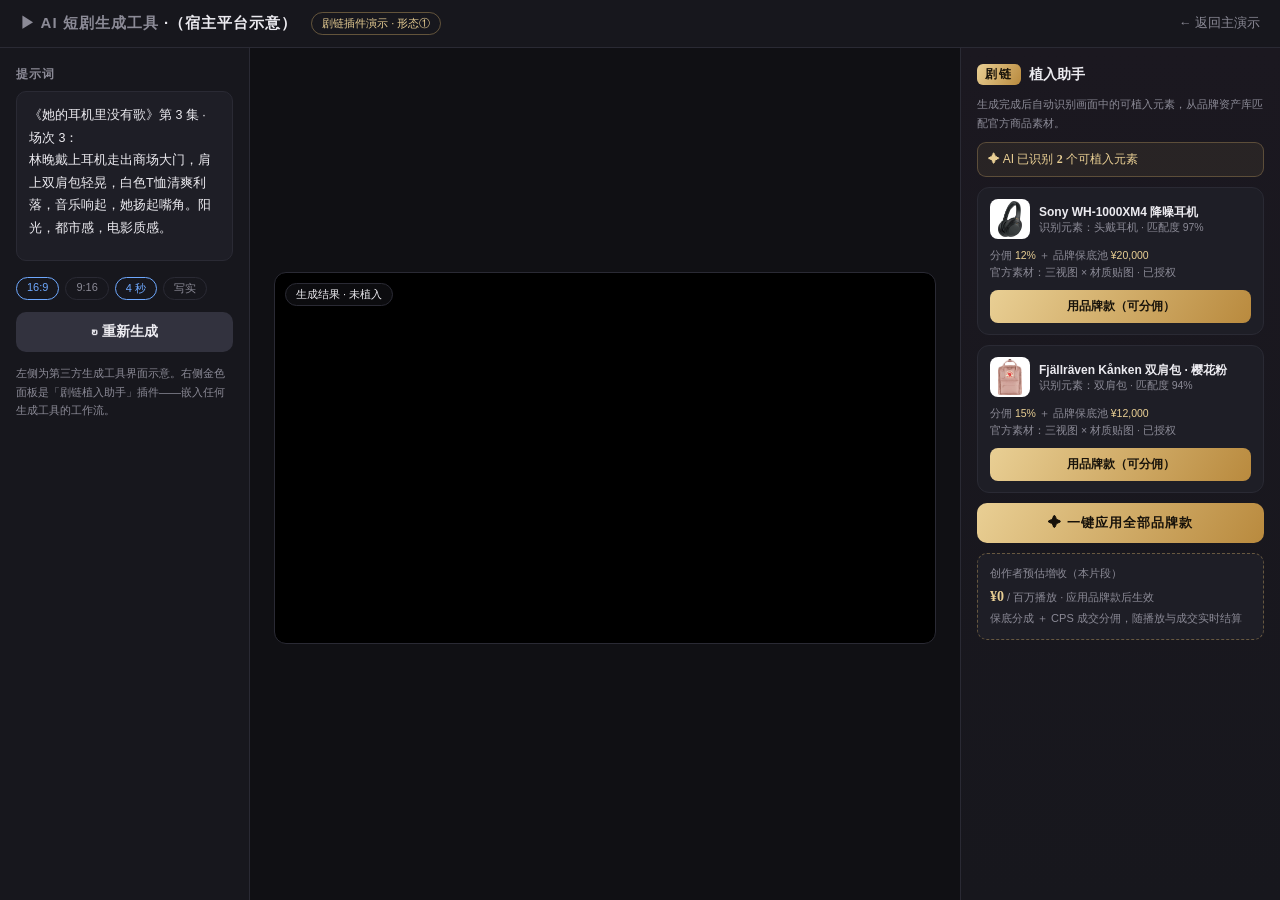
==== gen-plugin.html @ ca252df7 "新增两个插件形态demo：gen-plugin生成工具植入助手(识别→一键品牌款→分佣绑定)、studio-plugin承制方工作台(时间线一键植入+收益对比+44%)" ====
<!DOCTYPE html>
<html lang="zh-CN">
<head>
<meta charset="UTF-8">
<meta name="viewport" content="width=device-width, initial-scale=1.0">
<title>剧链植入助手 · 生成工具插件演示</title>
<style>
:root{--bg:#101014;--panel:#17171d;--panel2:#1e1e26;--line:#2a2a34;--ink:#ecebf0;--sub:#8b8a96;
  --gold:#d4b06a;--gold-hi:#e9cf94;--gold-deep:#b98a3e;--green:#8fd694;--blue:#6ea8fe;}
*{box-sizing:border-box;margin:0;padding:0;}
body{background:var(--bg);color:var(--ink);font-family:-apple-system,"PingFang SC","Hiragino Sans GB",sans-serif;
  min-height:100svh;display:flex;flex-direction:column;}
button{font-family:inherit;cursor:pointer;}

/* 顶栏：宿主工具壳 */
.topbar{display:flex;align-items:center;gap:14px;padding:12px 20px;border-bottom:1px solid var(--line);background:var(--panel);}
.host-logo{font-weight:700;font-size:15px;letter-spacing:1px;color:var(--sub);}
.host-logo b{color:var(--ink);}
.demo-chip{font-size:11px;color:var(--gold-hi);border:1px solid rgba(212,176,106,.4);border-radius:99px;padding:3px 10px;}
.topbar .sp{flex:1;}
.back{font-size:12.5px;color:var(--sub);text-decoration:none;}
.back:hover{color:var(--gold-hi);}

.main{flex:1;display:grid;grid-template-columns:250px 1fr 320px;gap:0;min-height:0;}

/* 左：提示词面板 */
.left{border-right:1px solid var(--line);padding:18px 16px;background:var(--panel);}
.left h4{font-size:12px;color:var(--sub);letter-spacing:1px;margin-bottom:8px;}
.prompt{width:100%;background:var(--panel2);border:1px solid var(--line);border-radius:10px;color:var(--ink);
  font-size:12.5px;line-height:1.8;padding:12px;height:170px;resize:none;font-family:inherit;}
.opts{display:flex;flex-wrap:wrap;gap:6px;margin:12px 0;}
.opt{font-size:11px;color:var(--sub);border:1px solid var(--line);border-radius:99px;padding:3px 10px;}
.opt.on{color:var(--blue);border-color:var(--blue);}
.gen-btn{width:100%;padding:11px;border:none;border-radius:10px;background:#32323e;color:var(--ink);
  font-size:13.5px;font-weight:600;}
.gen-btn:hover{background:#3b3b48;}
.left .note{font-size:11px;color:var(--sub);margin-top:12px;line-height:1.7;}

/* 中：预览 */
.center{display:flex;flex-direction:column;align-items:center;justify-content:center;padding:24px;gap:12px;min-width:0;}
.stage{position:relative;width:100%;max-width:720px;aspect-ratio:16/9;border-radius:12px;overflow:hidden;
  background:#000;border:1px solid var(--line);}
.stage video{width:100%;height:100%;object-fit:cover;display:block;}
.stage-tag{position:absolute;top:10px;left:10px;font-size:11px;padding:3px 10px;border-radius:99px;
  background:rgba(16,16,20,.78);border:1px solid var(--line);z-index:3;}
.stage-tag.br{left:auto;right:10px;color:var(--gold-hi);border-color:rgba(212,176,106,.5);display:none;}
.stage-tag.br.show{display:block;}
/* 识别框 */
.det{position:absolute;border:1.5px dashed var(--gold);border-radius:8px;z-index:2;opacity:0;transition:opacity .5s;}
.det.show{opacity:1;}
.det i{position:absolute;top:-22px;left:-1px;font-style:normal;font-size:10.5px;background:var(--gold);
  color:#17120a;border-radius:5px;padding:1px 7px;font-weight:700;white-space:nowrap;}
.track{font-size:11.5px;color:var(--sub);display:flex;gap:14px;align-items:center;min-height:20px;}
.track b{color:var(--green);font-weight:600;}

/* 右：剧链插件面板 */
.plugin{border-left:1px solid var(--line);background:linear-gradient(180deg,#1b1820,var(--panel));
  padding:16px;display:flex;flex-direction:column;gap:10px;overflow-y:auto;}
.pg-head{display:flex;align-items:center;gap:8px;}
.pg-logo{font-family:Georgia,serif;font-size:12px;font-weight:700;letter-spacing:2px;background:linear-gradient(120deg,var(--gold-hi),var(--gold-deep));
  color:#17120a;border-radius:6px;padding:2px 8px;}
.pg-head b{font-size:13.5px;}
.pg-sub{font-size:11px;color:var(--sub);line-height:1.7;}
.scan{font-size:12px;color:var(--gold-hi);padding:8px 10px;background:rgba(212,176,106,.08);
  border:1px solid rgba(212,176,106,.3);border-radius:9px;}
.scan b{font-family:Georgia,serif;}
.item{background:var(--panel2);border:1px solid var(--line);border-radius:12px;padding:11px 12px;transition:.25s;}
.item.applied{border-color:#2f4a30;}
.item-top{display:flex;align-items:center;gap:9px;}
.item-top img{width:40px;height:40px;border-radius:8px;background:#fff;object-fit:contain;padding:2px;flex:none;}
.item-top .ti{flex:1;min-width:0;}
.item-top .ti b{display:block;font-size:12px;white-space:nowrap;overflow:hidden;text-overflow:ellipsis;}
.item-top .ti span{display:block;font-size:10.5px;color:var(--sub);}
.item ul{list-style:none;margin-top:8px;}
.item li{font-size:10.5px;color:var(--sub);padding:1.5px 0;}
.item li em{font-style:normal;color:var(--gold-hi);}
.use{width:100%;margin-top:9px;padding:8px;border:none;border-radius:8px;font-size:12px;font-weight:700;
  background:linear-gradient(120deg,var(--gold-hi),var(--gold-deep));color:#17120a;}
.item.applied .use{background:#1f2b1f;color:var(--green);border:1px solid #2f4a30;cursor:default;}
.apply-all{width:100%;padding:11px;border:none;border-radius:10px;font-size:13px;font-weight:700;
  background:linear-gradient(120deg,var(--gold-hi),var(--gold-deep));color:#17120a;letter-spacing:1px;}
.apply-all.done{background:#1f2b1f;color:var(--green);border:1px solid #2f4a30;cursor:default;}
.earn{background:var(--panel2);border:1px dashed rgba(212,176,106,.4);border-radius:10px;padding:10px 12px;
  font-size:11px;color:var(--sub);line-height:1.8;}
.earn b{color:var(--gold-hi);font-size:14px;font-family:Georgia,serif;}
.toast{position:fixed;bottom:26px;left:50%;transform:translateX(-50%);background:rgba(20,26,20,.95);
  color:var(--green);border:1px solid #2f4a30;border-radius:99px;padding:9px 20px;font-size:12.5px;
  opacity:0;transition:.4s;pointer-events:none;white-space:nowrap;z-index:9;}
.toast.show{opacity:1;}

@media (max-width:900px){
  .main{grid-template-columns:1fr;}
  .left{display:none;}
  .plugin{border-left:none;border-top:1px solid var(--line);}
}
</style>
</head>
<body>

<div class="topbar">
  <span class="host-logo">▶ AI 短剧生成工具 <b>·（宿主平台示意）</b></span>
  <span class="demo-chip">剧链插件演示 · 形态①</span>
  <span class="sp"></span>
  <a class="back" href="index.html">← 返回主演示</a>
</div>

<div class="main">
  <!-- 左：宿主工具的生成面板 -->
  <div class="left">
    <h4>提示词</h4>
    <textarea class="prompt" readonly>《她的耳机里没有歌》第 3 集 · 场次 3：
林晚戴上耳机走出商场大门，肩上双肩包轻晃，白色T恤清爽利落，音乐响起，她扬起嘴角。阳光，都市感，电影质感。</textarea>
    <div class="opts">
      <span class="opt on">16:9</span><span class="opt">9:16</span>
      <span class="opt on">4 秒</span><span class="opt">写实</span>
    </div>
    <button class="gen-btn">↻ 重新生成</button>
    <p class="note">左侧为第三方生成工具界面示意。右侧金色面板是「剧链植入助手」插件——嵌入任何生成工具的工作流。</p>
  </div>

  <!-- 中：预览 -->
  <div class="center">
    <div class="stage">
      <video id="vid" src="assets/va-original.mp4" muted playsinline autoplay loop></video>
      <span class="stage-tag" id="stateTag">生成结果 · 未植入</span>
      <span class="stage-tag br" id="trackTag">已绑定商品 ID · 转链追踪开启</span>
      <div class="det" id="det1" style="left:38%;top:18%;width:16%;height:22%;"><i>耳机 · 可植入</i></div>
      <div class="det" id="det2" style="left:30%;top:44%;width:17%;height:30%;"><i>背包 · 可植入</i></div>
    </div>
    <div class="track" id="trackLine"></div>
  </div>

  <!-- 右：剧链插件 -->
  <div class="plugin">
    <div class="pg-head"><span class="pg-logo">剧链</span><b>植入助手</b></div>
    <p class="pg-sub">生成完成后自动识别画面中的可植入元素，从品牌资产库匹配官方商品素材。</p>

    <div class="scan">✦ AI 已识别 <b>2</b> 个可植入元素</div>

    <div class="item" id="item1">
      <div class="item-top">
        <img src="assets/p-sony.jpg" alt="Sony">
        <div class="ti"><b>Sony WH-1000XM4 降噪耳机</b><span>识别元素：头戴耳机 · 匹配度 97%</span></div>
      </div>
      <ul>
        <li>分佣 <em>12%</em> ＋ 品牌保底池 <em>¥20,000</em></li>
        <li>官方素材：三视图 × 材质贴图 · 已授权</li>
      </ul>
      <button class="use" data-i="1">用品牌款（可分佣）</button>
    </div>

    <div class="item" id="item2">
      <div class="item-top">
        <img src="assets/p-kanken.jpg" alt="Kånken">
        <div class="ti"><b>Fjällräven Kånken 双肩包 · 樱花粉</b><span>识别元素：双肩包 · 匹配度 94%</span></div>
      </div>
      <ul>
        <li>分佣 <em>15%</em> ＋ 品牌保底池 <em>¥12,000</em></li>
        <li>官方素材：三视图 × 材质贴图 · 已授权</li>
      </ul>
      <button class="use" data-i="2">用品牌款（可分佣）</button>
    </div>

    <button class="apply-all" id="applyAll">✦ 一键应用全部品牌款</button>

    <div class="earn">
      创作者预估增收（本片段）<br>
      <b id="earnNum">¥0</b> <span id="earnUnit">/ 百万播放 · 应用品牌款后生效</span><br>
      保底分成 ＋ CPS 成交分佣，随播放与成交实时结算
    </div>
  </div>
</div>

<div class="toast" id="toast"></div>

<script>
(function(){
  const vid=document.getElementById('vid');
  const toast=document.getElementById('toast');
  const applied={1:false,2:false};
  let swapped=false;

  // 生成结束后 1.5 秒，插件"识别"出可植入元素
  setTimeout(()=>{
    document.getElementById('det1').classList.add('show');
    document.getElementById('det2').classList.add('show');
    showToast('剧链插件：识别到 2 个可植入元素');
    setTimeout(()=>{ document.getElementById('det1').classList.remove('show');
                     document.getElementById('det2').classList.remove('show'); },3200);
  },1500);

  function showToast(t){
    toast.textContent=t; toast.classList.add('show');
    clearTimeout(toast._t); toast._t=setTimeout(()=>toast.classList.remove('show'),2600);
  }

  function refresh(){
    const n=(applied[1]?1:0)+(applied[2]?1:0);
    if(n>0&&!swapped){
      swapped=true;
      vid.src='assets/va-placed.mp4'; vid.play().catch(()=>{});
      document.getElementById('stateTag').textContent='生成结果 · 已植入品牌款';
      document.getElementById('trackTag').classList.add('show');
      document.getElementById('trackLine').innerHTML='<b>✓ 商品 ID #SK-2941 / #FK-0117 已写入视频元数据</b><span>播放端商品卡与国别转链将自动挂载</span>';
    }
    const earn=(applied[1]?4200:0)+(applied[2]?3100:0);
    document.getElementById('earnNum').textContent='¥'+earn.toLocaleString();
    if(n===2){
      const a=document.getElementById('applyAll');
      a.textContent='✓ 已全部应用 · 商品追踪已开启'; a.classList.add('done');
    }
  }

  function apply(i){
    if(applied[i])return;
    applied[i]=true;
    const it=document.getElementById('item'+i);
    it.classList.add('applied');
    it.querySelector('.use').textContent='✓ 已替换为品牌款';
    showToast(i==1?'已替换：Sony 降噪耳机 · 分佣绑定完成':'已替换：Kånken 双肩包 · 分佣绑定完成');
    refresh();
  }

  document.querySelectorAll('.use').forEach(b=>b.addEventListener('click',()=>apply(b.dataset.i)));
  document.getElementById('applyAll').addEventListener('click',()=>{apply('1');apply('2');});
})();
</script>
</body>
</html>
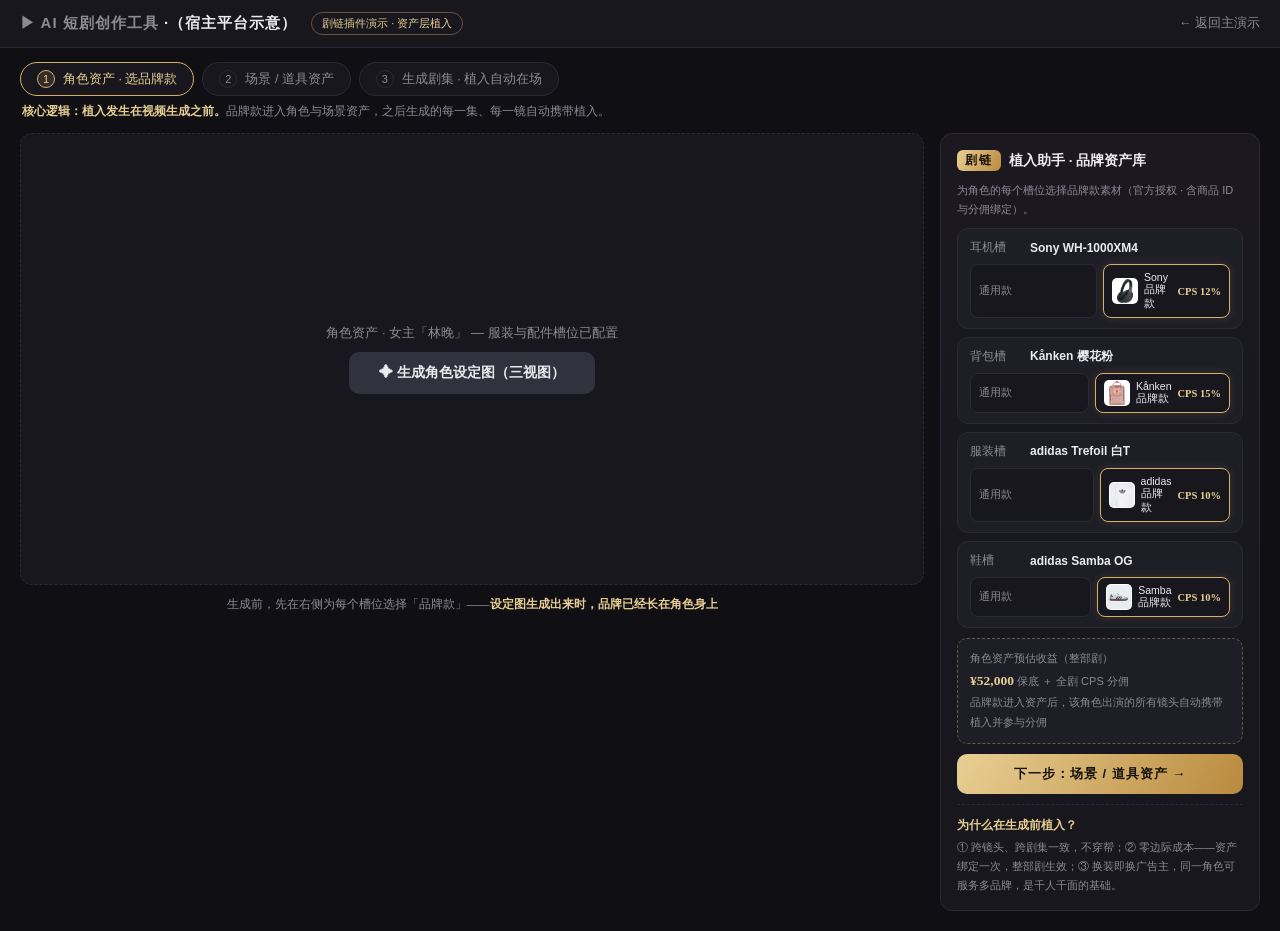
==== commit 02a7344d: "形态①插件改为资产层植入三步流程：角色资产选品牌款(三视图+槽位标注)→场景/道具资产绑定→用资产生成剧集；工作台口径同步为资产重生成" ====
--- a/gen-plugin.html
+++ b/gen-plugin.html
@@ -3,7 +3,7 @@
 <head>
 <meta charset="UTF-8">
 <meta name="viewport" content="width=device-width, initial-scale=1.0">
-<title>剧链植入助手 · 生成工具插件演示</title>
+<title>剧链植入助手 · 资产层植入演示</title>
 <style>
 :root{--bg:#101014;--panel:#17171d;--panel2:#1e1e26;--line:#2a2a34;--ink:#ecebf0;--sub:#8b8a96;
   --gold:#d4b06a;--gold-hi:#e9cf94;--gold-deep:#b98a3e;--green:#8fd694;--blue:#6ea8fe;}
@@ -12,8 +12,7 @@
   min-height:100svh;display:flex;flex-direction:column;}
 button{font-family:inherit;cursor:pointer;}
 
-/* 顶栏：宿主工具壳 */
-.topbar{display:flex;align-items:center;gap:14px;padding:12px 20px;border-bottom:1px solid var(--line);background:var(--panel);}
+.topbar{display:flex;align-items:center;gap:14px;padding:12px 20px;border-bottom:1px solid var(--line);background:var(--panel);flex-wrap:wrap;}
 .host-logo{font-weight:700;font-size:15px;letter-spacing:1px;color:var(--sub);}
 .host-logo b{color:var(--ink);}
 .demo-chip{font-size:11px;color:var(--gold-hi);border:1px solid rgba(212,176,106,.4);border-radius:99px;padding:3px 10px;}
@@ -21,68 +20,85 @@
 .back{font-size:12.5px;color:var(--sub);text-decoration:none;}
 .back:hover{color:var(--gold-hi);}
 
-.main{flex:1;display:grid;grid-template-columns:250px 1fr 320px;gap:0;min-height:0;}
-
-/* 左：提示词面板 */
-.left{border-right:1px solid var(--line);padding:18px 16px;background:var(--panel);}
-.left h4{font-size:12px;color:var(--sub);letter-spacing:1px;margin-bottom:8px;}
-.prompt{width:100%;background:var(--panel2);border:1px solid var(--line);border-radius:10px;color:var(--ink);
-  font-size:12.5px;line-height:1.8;padding:12px;height:170px;resize:none;font-family:inherit;}
-.opts{display:flex;flex-wrap:wrap;gap:6px;margin:12px 0;}
-.opt{font-size:11px;color:var(--sub);border:1px solid var(--line);border-radius:99px;padding:3px 10px;}
-.opt.on{color:var(--blue);border-color:var(--blue);}
-.gen-btn{width:100%;padding:11px;border:none;border-radius:10px;background:#32323e;color:var(--ink);
-  font-size:13.5px;font-weight:600;}
-.gen-btn:hover{background:#3b3b48;}
-.left .note{font-size:11px;color:var(--sub);margin-top:12px;line-height:1.7;}
-
-/* 中：预览 */
-.center{display:flex;flex-direction:column;align-items:center;justify-content:center;padding:24px;gap:12px;min-width:0;}
-.stage{position:relative;width:100%;max-width:720px;aspect-ratio:16/9;border-radius:12px;overflow:hidden;
-  background:#000;border:1px solid var(--line);}
-.stage video{width:100%;height:100%;object-fit:cover;display:block;}
-.stage-tag{position:absolute;top:10px;left:10px;font-size:11px;padding:3px 10px;border-radius:99px;
-  background:rgba(16,16,20,.78);border:1px solid var(--line);z-index:3;}
-.stage-tag.br{left:auto;right:10px;color:var(--gold-hi);border-color:rgba(212,176,106,.5);display:none;}
-.stage-tag.br.show{display:block;}
-/* 识别框 */
-.det{position:absolute;border:1.5px dashed var(--gold);border-radius:8px;z-index:2;opacity:0;transition:opacity .5s;}
-.det.show{opacity:1;}
-.det i{position:absolute;top:-22px;left:-1px;font-style:normal;font-size:10.5px;background:var(--gold);
-  color:#17120a;border-radius:5px;padding:1px 7px;font-weight:700;white-space:nowrap;}
-.track{font-size:11.5px;color:var(--sub);display:flex;gap:14px;align-items:center;min-height:20px;}
-.track b{color:var(--green);font-weight:600;}
-
-/* 右：剧链插件面板 */
+/* 步骤条 */
+.steps{display:flex;gap:8px;padding:14px 20px 0;}
+.stp{display:flex;align-items:center;gap:8px;font-size:12.5px;color:var(--sub);
+  border:1px solid var(--line);border-radius:99px;padding:7px 16px;background:var(--panel);cursor:pointer;transition:.25s;}
+.stp i{font-style:normal;width:18px;height:18px;border-radius:50%;border:1px solid var(--line);
+  display:flex;align-items:center;justify-content:center;font-size:11px;flex:none;}
+.stp.cur{color:var(--gold-hi);border-color:var(--gold);}
+.stp.cur i{border-color:var(--gold);background:rgba(212,176,106,.15);}
+.stp.done{color:var(--green);border-color:#2f4a30;}
+.stp.done i{background:#1f2b1f;border-color:#2f4a30;}
+.steps-note{padding:8px 22px 0;font-size:11.5px;color:var(--sub);}
+.steps-note b{color:var(--gold-hi);}
+
+.main{flex:1;display:grid;grid-template-columns:1fr 320px;min-height:0;padding:14px 20px 20px;gap:16px;}
+.canvas{min-width:0;display:flex;flex-direction:column;gap:12px;}
+.pane{display:none;}
+.pane.on{display:flex;flex-direction:column;gap:12px;}
+
+/* 角色设定图画布 */
+.sheet-wrap{position:relative;border-radius:12px;overflow:hidden;border:1px solid var(--line);background:#000;}
+.sheet-wrap img{width:100%;display:block;}
+.slot-mk{position:absolute;border:1.5px dashed var(--gold);border-radius:8px;opacity:0;transition:opacity .5s;}
+.slot-mk i{position:absolute;top:-20px;left:-1px;font-style:normal;font-size:10px;background:var(--gold);
+  color:#17120a;border-radius:5px;padding:1px 6px;font-weight:700;white-space:nowrap;}
+.sheet-wrap.marked .slot-mk{opacity:1;}
+.sheet-empty{aspect-ratio:16/8;display:flex;align-items:center;justify-content:center;flex-direction:column;gap:10px;
+  color:var(--sub);font-size:13px;border-radius:12px;border:1px dashed var(--line);background:var(--panel);}
+.gen-big{padding:12px 30px;border:none;border-radius:10px;font-size:14px;font-weight:700;
+  background:#32323e;color:var(--ink);}
+.gen-big:hover{background:#3b3b48;}
+.cap{font-size:11.5px;color:var(--sub);text-align:center;}
+.cap b{color:var(--gold-hi);}
+
+/* 场景/道具资产卡 */
+.assets2{display:grid;grid-template-columns:1fr 1fr;gap:12px;}
+.acard{background:var(--panel);border:1px solid var(--line);border-radius:12px;overflow:hidden;}
+.acard img{width:100%;aspect-ratio:16/9;object-fit:cover;display:block;}
+.acard .ab{padding:10px 14px;}
+.acard .ab b{font-size:13px;display:block;}
+.acard .ab span{font-size:11px;color:var(--sub);display:block;margin-top:2px;}
+.bindbtn{width:calc(100% - 28px);margin:0 14px 12px;padding:9px;border:none;border-radius:8px;font-size:12px;font-weight:700;
+  background:linear-gradient(120deg,var(--gold-hi),var(--gold-deep));color:#17120a;}
+.acard.bound{border-color:#2f4a30;}
+.acard.bound .bindbtn{background:#1f2b1f;color:var(--green);border:1px solid #2f4a30;cursor:default;}
+
+/* 生成剧集 */
+.shots{display:grid;grid-template-columns:repeat(3,1fr);gap:12px;}
+.shot{position:relative;border-radius:12px;overflow:hidden;border:1px solid rgba(212,176,106,.4);background:#000;}
+.shot video{width:100%;aspect-ratio:16/9;object-fit:cover;display:block;}
+.shot span{position:absolute;left:0;right:0;bottom:0;font-size:10.5px;padding:4px 10px;
+  background:linear-gradient(transparent,rgba(0,0,0,.85));}
+.shot .auto{position:absolute;top:8px;right:8px;font-size:10px;background:rgba(212,176,106,.92);
+  color:#17120a;font-weight:700;border-radius:5px;padding:1px 7px;}
+
+/* 右侧插件面板 */
 .plugin{border-left:1px solid var(--line);background:linear-gradient(180deg,#1b1820,var(--panel));
-  padding:16px;display:flex;flex-direction:column;gap:10px;overflow-y:auto;}
+  padding:16px;display:flex;flex-direction:column;gap:10px;border-radius:12px;border:1px solid var(--line);overflow-y:auto;}
 .pg-head{display:flex;align-items:center;gap:8px;}
 .pg-logo{font-family:Georgia,serif;font-size:12px;font-weight:700;letter-spacing:2px;background:linear-gradient(120deg,var(--gold-hi),var(--gold-deep));
   color:#17120a;border-radius:6px;padding:2px 8px;}
 .pg-head b{font-size:13.5px;}
 .pg-sub{font-size:11px;color:var(--sub);line-height:1.7;}
-.scan{font-size:12px;color:var(--gold-hi);padding:8px 10px;background:rgba(212,176,106,.08);
-  border:1px solid rgba(212,176,106,.3);border-radius:9px;}
-.scan b{font-family:Georgia,serif;}
-.item{background:var(--panel2);border:1px solid var(--line);border-radius:12px;padding:11px 12px;transition:.25s;}
-.item.applied{border-color:#2f4a30;}
-.item-top{display:flex;align-items:center;gap:9px;}
-.item-top img{width:40px;height:40px;border-radius:8px;background:#fff;object-fit:contain;padding:2px;flex:none;}
-.item-top .ti{flex:1;min-width:0;}
-.item-top .ti b{display:block;font-size:12px;white-space:nowrap;overflow:hidden;text-overflow:ellipsis;}
-.item-top .ti span{display:block;font-size:10.5px;color:var(--sub);}
-.item ul{list-style:none;margin-top:8px;}
-.item li{font-size:10.5px;color:var(--sub);padding:1.5px 0;}
-.item li em{font-style:normal;color:var(--gold-hi);}
-.use{width:100%;margin-top:9px;padding:8px;border:none;border-radius:8px;font-size:12px;font-weight:700;
-  background:linear-gradient(120deg,var(--gold-hi),var(--gold-deep));color:#17120a;}
-.item.applied .use{background:#1f2b1f;color:var(--green);border:1px solid #2f4a30;cursor:default;}
-.apply-all{width:100%;padding:11px;border:none;border-radius:10px;font-size:13px;font-weight:700;
-  background:linear-gradient(120deg,var(--gold-hi),var(--gold-deep));color:#17120a;letter-spacing:1px;}
-.apply-all.done{background:#1f2b1f;color:var(--green);border:1px solid #2f4a30;cursor:default;}
+.slot{background:var(--panel2);border:1px solid var(--line);border-radius:11px;padding:10px 12px;}
+.slot-top{display:flex;align-items:center;gap:8px;font-size:12px;}
+.slot-top .sn{color:var(--sub);flex:none;width:52px;}
+.slot-top b{flex:1;min-width:0;white-space:nowrap;overflow:hidden;text-overflow:ellipsis;font-size:12px;}
+.pick{display:flex;gap:6px;margin-top:8px;}
+.pk{flex:1;display:flex;align-items:center;gap:6px;border:1px solid var(--line);border-radius:8px;
+  padding:6px 8px;font-size:10.5px;color:var(--sub);background:var(--panel);cursor:pointer;transition:.2s;}
+.pk img{width:26px;height:26px;border-radius:5px;background:#fff;object-fit:contain;padding:1px;flex:none;}
+.pk.on{border-color:var(--gold);color:var(--ink);box-shadow:0 0 10px rgba(212,176,106,.15);}
+.pk .cps{margin-left:auto;color:var(--gold-hi);font-family:Georgia,serif;font-weight:700;white-space:nowrap;}
 .earn{background:var(--panel2);border:1px dashed rgba(212,176,106,.4);border-radius:10px;padding:10px 12px;
   font-size:11px;color:var(--sub);line-height:1.8;}
-.earn b{color:var(--gold-hi);font-size:14px;font-family:Georgia,serif;}
+.earn b{color:var(--gold-hi);font-size:13.5px;font-family:Georgia,serif;}
+.next{width:100%;padding:11px;border:none;border-radius:10px;font-size:13px;font-weight:700;
+  background:linear-gradient(120deg,var(--gold-hi),var(--gold-deep));color:#17120a;letter-spacing:1px;}
+.why{border-top:1px dashed var(--line);padding-top:10px;font-size:10.5px;color:var(--sub);line-height:1.8;}
+.why b{color:var(--gold-hi);display:block;margin-bottom:2px;font-size:11.5px;}
 .toast{position:fixed;bottom:26px;left:50%;transform:translateX(-50%);background:rgba(20,26,20,.95);
   color:var(--green);border:1px solid #2f4a30;border-radius:99px;padding:9px 20px;font-size:12.5px;
   opacity:0;transition:.4s;pointer-events:none;white-space:nowrap;z-index:9;}
@@ -90,83 +106,124 @@
 
 @media (max-width:900px){
   .main{grid-template-columns:1fr;}
-  .left{display:none;}
-  .plugin{border-left:none;border-top:1px solid var(--line);}
+  .assets2{grid-template-columns:1fr;}
+  .shots{grid-template-columns:1fr;}
+  .steps{flex-wrap:wrap;}
 }
 </style>
 </head>
 <body>
 
 <div class="topbar">
-  <span class="host-logo">▶ AI 短剧生成工具 <b>·（宿主平台示意）</b></span>
-  <span class="demo-chip">剧链插件演示 · 形态①</span>
+  <span class="host-logo">▶ AI 短剧创作工具 <b>·（宿主平台示意）</b></span>
+  <span class="demo-chip">剧链插件演示 · 资产层植入</span>
   <span class="sp"></span>
   <a class="back" href="index.html">← 返回主演示</a>
 </div>
 
+<div class="steps">
+  <div class="stp cur" data-s="1"><i>1</i>角色资产 · 选品牌款</div>
+  <div class="stp" data-s="2"><i>2</i>场景 / 道具资产</div>
+  <div class="stp" data-s="3"><i>3</i>生成剧集 · 植入自动在场</div>
+</div>
+<p class="steps-note"><b>核心逻辑：植入发生在视频生成之前。</b>品牌款进入角色与场景资产，之后生成的每一集、每一镜自动携带植入。</p>
+
 <div class="main">
-  <!-- 左：宿主工具的生成面板 -->
-  <div class="left">
-    <h4>提示词</h4>
-    <textarea class="prompt" readonly>《她的耳机里没有歌》第 3 集 · 场次 3：
-林晚戴上耳机走出商场大门，肩上双肩包轻晃，白色T恤清爽利落，音乐响起，她扬起嘴角。阳光，都市感，电影质感。</textarea>
-    <div class="opts">
-      <span class="opt on">16:9</span><span class="opt">9:16</span>
-      <span class="opt on">4 秒</span><span class="opt">写实</span>
-    </div>
-    <button class="gen-btn">↻ 重新生成</button>
-    <p class="note">左侧为第三方生成工具界面示意。右侧金色面板是「剧链植入助手」插件——嵌入任何生成工具的工作流。</p>
+  <div class="canvas">
+    <!-- 步骤1：角色资产 -->
+    <div class="pane on" id="pane1">
+      <div class="sheet-empty" id="sheetEmpty">
+        <span>角色资产 · 女主「林晚」 — 服装与配件槽位已配置</span>
+        <button class="gen-big" id="genSheet">✦ 生成角色设定图（三视图）</button>
+      </div>
+      <div class="sheet-wrap" id="sheetWrap" style="display:none;">
+        <img src="assets/char-sheet.jpg" alt="角色三视图">
+        <div class="slot-mk" style="left:8%;top:3%;width:9%;height:14%;"><i>耳机 · Sony</i></div>
+        <div class="slot-mk" style="left:55.5%;top:24%;width:12%;height:26%;"><i>背包 · Kånken</i></div>
+        <div class="slot-mk" style="left:7%;top:24%;width:12%;height:30%;"><i>服装 · adidas</i></div>
+        <div class="slot-mk" style="left:28%;top:88%;width:11%;height:9%;"><i>鞋 · Samba</i></div>
+      </div>
+      <p class="cap" id="cap1">生成前，先在右侧为每个槽位选择「品牌款」——<b>设定图生成出来时，品牌已经长在角色身上</b></p>
+    </div>
+
+    <!-- 步骤2：场景/道具资产 -->
+    <div class="pane" id="pane2">
+      <div class="assets2">
+        <div class="acard" id="ac1">
+          <img id="ac1img" src="assets/th-vc-o.jpg" alt="茶馆场景">
+          <div class="ab"><b>场景资产 · 古镇老茶馆</b><span>背景店铺可绑定品牌门店（场景冠名位）</span></div>
+          <button class="bindbtn" data-a="1">绑定品牌门店：霸王茶姬</button>
+        </div>
+        <div class="acard" id="ac2">
+          <img id="ac2img" src="assets/th-vb-o.jpg" alt="折扇道具">
+          <div class="ab"><b>道具资产 · 题字折扇</b><span>扇面为可竞价广告位（当前中标：大众点评 必吃榜）</span></div>
+          <button class="bindbtn" data-a="2">上刊中标品牌：必吃榜</button>
+        </div>
+      </div>
+      <p class="cap">场景与道具在资产库里就完成品牌绑定——<b>换广告主 = 换资产版本，一处更新、全剧生效</b></p>
+    </div>
+
+    <!-- 步骤3：生成剧集 -->
+    <div class="pane" id="pane3">
+      <div class="shots">
+        <div class="shot"><video src="assets/va-placed.mp4" muted playsinline autoplay loop></video>
+          <span>第 3 集 · 商场门前</span><span class="auto">植入自动在场</span></div>
+        <div class="shot"><video src="assets/vb-dianping.mp4" muted playsinline autoplay loop></video>
+          <span>第 12 集 · 折扇特写</span><span class="auto">植入自动在场</span></div>
+        <div class="shot"><video src="assets/vc-placed.mp4" muted playsinline autoplay loop></video>
+          <span>第 12 集 · 茶馆全景</span><span class="auto">植入自动在场</span></div>
+      </div>
+      <p class="cap">同一套品牌资产生成的所有镜头——<b>不用逐条视频处理，植入天然一致、跨集稳定</b>；下一部剧给角色换一套品牌资产，同一角色即可服务不同广告主（千人千面的资产基础）</p>
+    </div>
   </div>
 
-  <!-- 中：预览 -->
-  <div class="center">
-    <div class="stage">
-      <video id="vid" src="assets/va-original.mp4" muted playsinline autoplay loop></video>
-      <span class="stage-tag" id="stateTag">生成结果 · 未植入</span>
-      <span class="stage-tag br" id="trackTag">已绑定商品 ID · 转链追踪开启</span>
-      <div class="det" id="det1" style="left:38%;top:18%;width:16%;height:22%;"><i>耳机 · 可植入</i></div>
-      <div class="det" id="det2" style="left:30%;top:44%;width:17%;height:30%;"><i>背包 · 可植入</i></div>
-    </div>
-    <div class="track" id="trackLine"></div>
-  </div>
-
-  <!-- 右：剧链插件 -->
+  <!-- 右侧：剧链插件 -->
   <div class="plugin">
-    <div class="pg-head"><span class="pg-logo">剧链</span><b>植入助手</b></div>
-    <p class="pg-sub">生成完成后自动识别画面中的可植入元素，从品牌资产库匹配官方商品素材。</p>
-
-    <div class="scan">✦ AI 已识别 <b>2</b> 个可植入元素</div>
-
-    <div class="item" id="item1">
-      <div class="item-top">
-        <img src="assets/p-sony.jpg" alt="Sony">
-        <div class="ti"><b>Sony WH-1000XM4 降噪耳机</b><span>识别元素：头戴耳机 · 匹配度 97%</span></div>
-      </div>
-      <ul>
-        <li>分佣 <em>12%</em> ＋ 品牌保底池 <em>¥20,000</em></li>
-        <li>官方素材：三视图 × 材质贴图 · 已授权</li>
-      </ul>
-      <button class="use" data-i="1">用品牌款（可分佣）</button>
-    </div>
-
-    <div class="item" id="item2">
-      <div class="item-top">
-        <img src="assets/p-kanken.jpg" alt="Kånken">
-        <div class="ti"><b>Fjällräven Kånken 双肩包 · 樱花粉</b><span>识别元素：双肩包 · 匹配度 94%</span></div>
-      </div>
-      <ul>
-        <li>分佣 <em>15%</em> ＋ 品牌保底池 <em>¥12,000</em></li>
-        <li>官方素材：三视图 × 材质贴图 · 已授权</li>
-      </ul>
-      <button class="use" data-i="2">用品牌款（可分佣）</button>
-    </div>
-
-    <button class="apply-all" id="applyAll">✦ 一键应用全部品牌款</button>
+    <div class="pg-head"><span class="pg-logo">剧链</span><b>植入助手 · 品牌资产库</b></div>
+    <p class="pg-sub" id="pgSub">为角色的每个槽位选择品牌款素材（官方授权 · 含商品 ID 与分佣绑定）。</p>
+
+    <div id="slots">
+      <div class="slot">
+        <div class="slot-top"><span class="sn">耳机槽</span><b id="s1name">通用款（AI 随机）</b></div>
+        <div class="pick">
+          <div class="pk" data-slot="1" data-none>通用款</div>
+          <div class="pk on" data-slot="1" data-name="Sony WH-1000XM4"><img src="assets/p-sony.jpg"><span>Sony 品牌款</span><span class="cps">CPS 12%</span></div>
+        </div>
+      </div>
+      <div class="slot" style="margin-top:8px;">
+        <div class="slot-top"><span class="sn">背包槽</span><b id="s2name">通用款（AI 随机）</b></div>
+        <div class="pick">
+          <div class="pk" data-slot="2" data-none>通用款</div>
+          <div class="pk on" data-slot="2" data-name="Kånken 樱花粉"><img src="assets/p-kanken.jpg"><span>Kånken 品牌款</span><span class="cps">CPS 15%</span></div>
+        </div>
+      </div>
+      <div class="slot" style="margin-top:8px;">
+        <div class="slot-top"><span class="sn">服装槽</span><b id="s3name">通用款（AI 随机）</b></div>
+        <div class="pick">
+          <div class="pk" data-slot="3" data-none>通用款</div>
+          <div class="pk on" data-slot="3" data-name="adidas Trefoil 白T"><img src="assets/p-tee.png"><span>adidas 品牌款</span><span class="cps">CPS 10%</span></div>
+        </div>
+      </div>
+      <div class="slot" style="margin-top:8px;">
+        <div class="slot-top"><span class="sn">鞋槽</span><b id="s4name">通用款（AI 随机）</b></div>
+        <div class="pick">
+          <div class="pk" data-slot="4" data-none>通用款</div>
+          <div class="pk on" data-slot="4" data-name="adidas Samba OG"><img src="assets/p-samba.png"><span>Samba 品牌款</span><span class="cps">CPS 10%</span></div>
+        </div>
+      </div>
+    </div>
 
     <div class="earn">
-      创作者预估增收（本片段）<br>
-      <b id="earnNum">¥0</b> <span id="earnUnit">/ 百万播放 · 应用品牌款后生效</span><br>
-      保底分成 ＋ CPS 成交分佣，随播放与成交实时结算
+      角色资产预估收益（整部剧）<br>
+      <b id="earnNum">¥52,000</b> <span>保底 ＋ 全剧 CPS 分佣</span><br>
+      <span id="earnNote">品牌款进入资产后，该角色出演的所有镜头自动携带植入并参与分佣</span>
+    </div>
+
+    <button class="next" id="nextBtn">下一步：场景 / 道具资产 →</button>
+
+    <div class="why">
+      <b>为什么在生成前植入？</b>
+      ① 跨镜头、跨剧集一致，不穿帮；② 零边际成本——资产绑定一次，整部剧生效；③ 换装即换广告主，同一角色可服务多品牌，是千人千面的基础。
     </div>
   </div>
 </div>
@@ -175,54 +232,74 @@
 
 <script>
 (function(){
-  const vid=document.getElementById('vid');
   const toast=document.getElementById('toast');
-  const applied={1:false,2:false};
-  let swapped=false;
-
-  // 生成结束后 1.5 秒，插件"识别"出可植入元素
-  setTimeout(()=>{
-    document.getElementById('det1').classList.add('show');
-    document.getElementById('det2').classList.add('show');
-    showToast('剧链插件：识别到 2 个可植入元素');
-    setTimeout(()=>{ document.getElementById('det1').classList.remove('show');
-                     document.getElementById('det2').classList.remove('show'); },3200);
-  },1500);
+  let step=1;
+  const bound={1:false,2:false};
 
   function showToast(t){
     toast.textContent=t; toast.classList.add('show');
     clearTimeout(toast._t); toast._t=setTimeout(()=>toast.classList.remove('show'),2600);
   }
 
-  function refresh(){
-    const n=(applied[1]?1:0)+(applied[2]?1:0);
-    if(n>0&&!swapped){
-      swapped=true;
-      vid.src='assets/va-placed.mp4'; vid.play().catch(()=>{});
-      document.getElementById('stateTag').textContent='生成结果 · 已植入品牌款';
-      document.getElementById('trackTag').classList.add('show');
-      document.getElementById('trackLine').innerHTML='<b>✓ 商品 ID #SK-2941 / #FK-0117 已写入视频元数据</b><span>播放端商品卡与国别转链将自动挂载</span>';
-    }
-    const earn=(applied[1]?4200:0)+(applied[2]?3100:0);
+  /* 槽位选择：通用款 vs 品牌款 */
+  document.querySelectorAll('.pk').forEach(p=>p.addEventListener('click',()=>{
+    const s=p.dataset.slot;
+    document.querySelectorAll('.pk[data-slot="'+s+'"]').forEach(x=>x.classList.remove('on'));
+    p.classList.add('on');
+    const nameEl=document.getElementById('s'+s+'name');
+    nameEl.textContent=p.dataset.name||'通用款（AI 随机）';
+    // 收益联动
+    let earn=0;
+    document.querySelectorAll('.pk.on[data-name]').forEach(()=>earn+=13000);
     document.getElementById('earnNum').textContent='¥'+earn.toLocaleString();
-    if(n===2){
-      const a=document.getElementById('applyAll');
-      a.textContent='✓ 已全部应用 · 商品追踪已开启'; a.classList.add('done');
-    }
+  }));
+  // 初始：4 个品牌款已选 → 显示名称
+  document.querySelectorAll('.pk.on[data-name]').forEach(p=>{
+    document.getElementById('s'+p.dataset.slot+'name').textContent=p.dataset.name;
+  });
+
+  /* 生成角色设定图 */
+  document.getElementById('genSheet').addEventListener('click',()=>{
+    document.getElementById('sheetEmpty').style.display='none';
+    const w=document.getElementById('sheetWrap');
+    w.style.display='block';
+    setTimeout(()=>w.classList.add('marked'),600);
+    document.getElementById('cap1').innerHTML='角色设定图已生成——<b>Sony 耳机、Kånken 背包、adidas 服装与鞋，已经是角色的一部分</b>，商品 ID 随资产绑定';
+    showToast('角色资产生成完成 · 4 个品牌款已固化进角色');
+  });
+
+  /* 步骤切换 */
+  const nextBtn=document.getElementById('nextBtn');
+  function go(n){
+    step=n;
+    document.querySelectorAll('.pane').forEach((p,i)=>p.classList.toggle('on',i===n-1));
+    document.querySelectorAll('.stp').forEach((s,i)=>{
+      s.classList.toggle('cur',i===n-1);
+      s.classList.toggle('done',i<n-1);
+    });
+    if(n===1){nextBtn.textContent='下一步：场景 / 道具资产 →';
+      document.getElementById('pgSub').textContent='为角色的每个槽位选择品牌款素材（官方授权 · 含商品 ID 与分佣绑定）。';}
+    if(n===2){nextBtn.textContent='下一步：用资产生成剧集 →';
+      document.getElementById('pgSub').textContent='场景与道具资产同样来自品牌资产库——绑定后全剧统一生效。';}
+    if(n===3){nextBtn.textContent='✓ 演示完成 · 返回第一步';
+      document.getElementById('pgSub').textContent='资产已带品牌，生成即植入：每一集、每一镜自动在场，商品 ID 随成片输出。';}
   }
-
-  function apply(i){
-    if(applied[i])return;
-    applied[i]=true;
-    const it=document.getElementById('item'+i);
-    it.classList.add('applied');
-    it.querySelector('.use').textContent='✓ 已替换为品牌款';
-    showToast(i==1?'已替换：Sony 降噪耳机 · 分佣绑定完成':'已替换：Kånken 双肩包 · 分佣绑定完成');
-    refresh();
-  }
-
-  document.querySelectorAll('.use').forEach(b=>b.addEventListener('click',()=>apply(b.dataset.i)));
-  document.getElementById('applyAll').addEventListener('click',()=>{apply('1');apply('2');});
+  document.querySelectorAll('.stp').forEach((s)=>s.addEventListener('click',()=>go(+s.dataset.s)));
+  nextBtn.addEventListener('click',()=>go(step===3?1:step+1));
+
+  /* 场景/道具绑定 */
+  document.querySelectorAll('.bindbtn').forEach(b=>b.addEventListener('click',()=>{
+    const a=b.dataset.a;
+    if(bound[a])return; bound[a]=true;
+    if(a==='1'){document.getElementById('ac1img').src='assets/th-vc-p.jpg';
+      b.textContent='✓ 已绑定：霸王茶姬门店（场景冠名）';
+      document.getElementById('ac1').classList.add('bound');
+      showToast('场景资产已更新 · 全剧茶馆镜头自动生效');}
+    else{document.getElementById('ac2img').src='assets/th-vb-p.jpg';
+      b.textContent='✓ 已上刊：大众点评 必吃榜（竞价 ¥52,000）';
+      document.getElementById('ac2').classList.add('bound');
+      showToast('道具资产已更新 · 扇面广告位上刊');}
+  }));
 })();
 </script>
 </body>
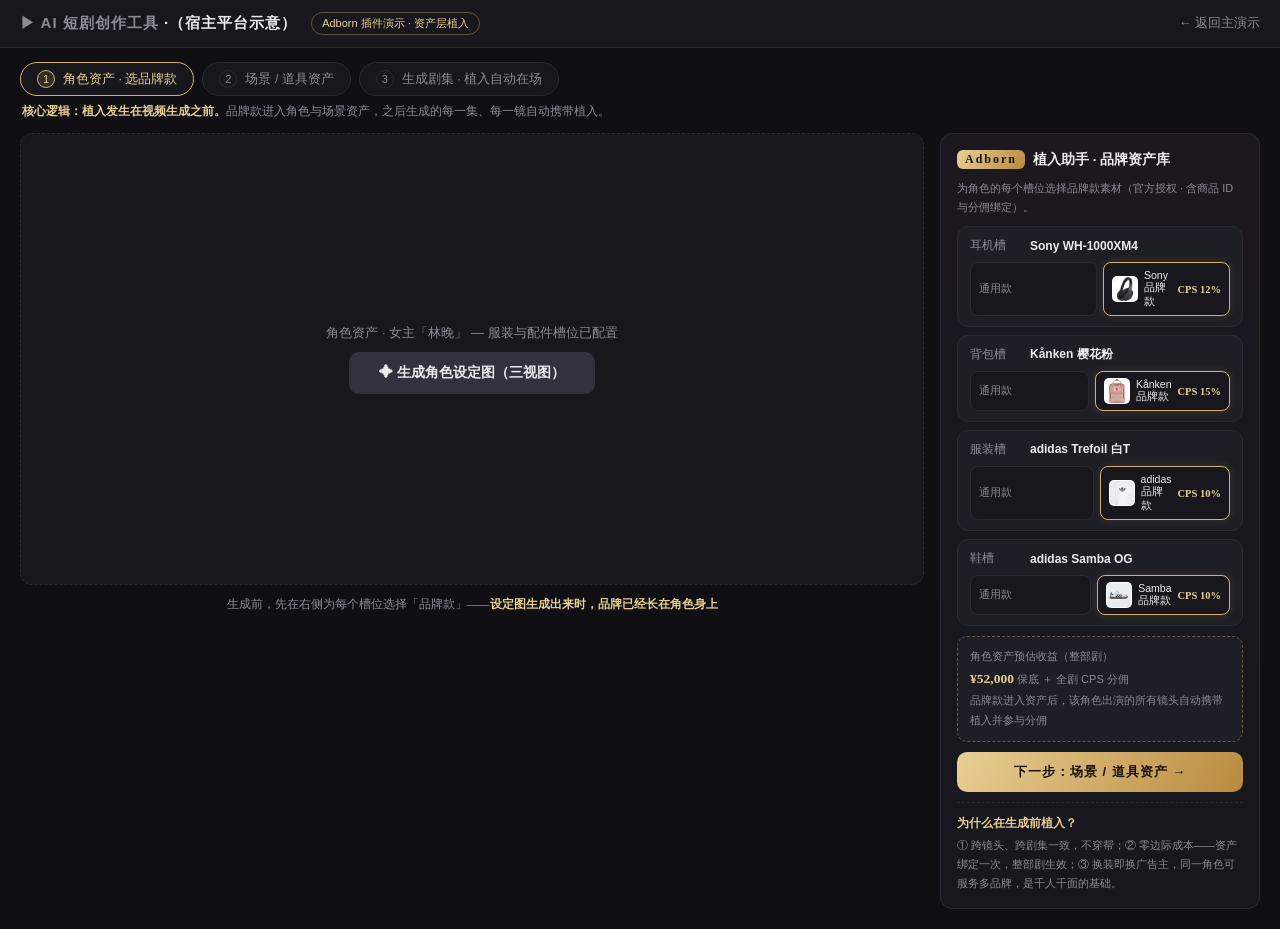
==== commit 34387807: "品牌全局更名：剧链DramaLink → Adborn（adborn.ai已购），主页/两个插件页/README同步替换" ====
--- a/gen-plugin.html
+++ b/gen-plugin.html
@@ -3,7 +3,7 @@
 <head>
 <meta charset="UTF-8">
 <meta name="viewport" content="width=device-width, initial-scale=1.0">
-<title>剧链植入助手 · 资产层植入演示</title>
+<title>Adborn 植入助手 · 资产层植入演示</title>
 <style>
 :root{--bg:#101014;--panel:#17171d;--panel2:#1e1e26;--line:#2a2a34;--ink:#ecebf0;--sub:#8b8a96;
   --gold:#d4b06a;--gold-hi:#e9cf94;--gold-deep:#b98a3e;--green:#8fd694;--blue:#6ea8fe;}
@@ -116,7 +116,7 @@
 
 <div class="topbar">
   <span class="host-logo">▶ AI 短剧创作工具 <b>·（宿主平台示意）</b></span>
-  <span class="demo-chip">剧链插件演示 · 资产层植入</span>
+  <span class="demo-chip">Adborn 插件演示 · 资产层植入</span>
   <span class="sp"></span>
   <a class="back" href="index.html">← 返回主演示</a>
 </div>
@@ -177,9 +177,9 @@
     </div>
   </div>
 
-  <!-- 右侧：剧链插件 -->
+  <!-- 右侧：Adborn 插件 -->
   <div class="plugin">
-    <div class="pg-head"><span class="pg-logo">剧链</span><b>植入助手 · 品牌资产库</b></div>
+    <div class="pg-head"><span class="pg-logo">Adborn</span><b>植入助手 · 品牌资产库</b></div>
     <p class="pg-sub" id="pgSub">为角色的每个槽位选择品牌款素材（官方授权 · 含商品 ID 与分佣绑定）。</p>
 
     <div id="slots">
